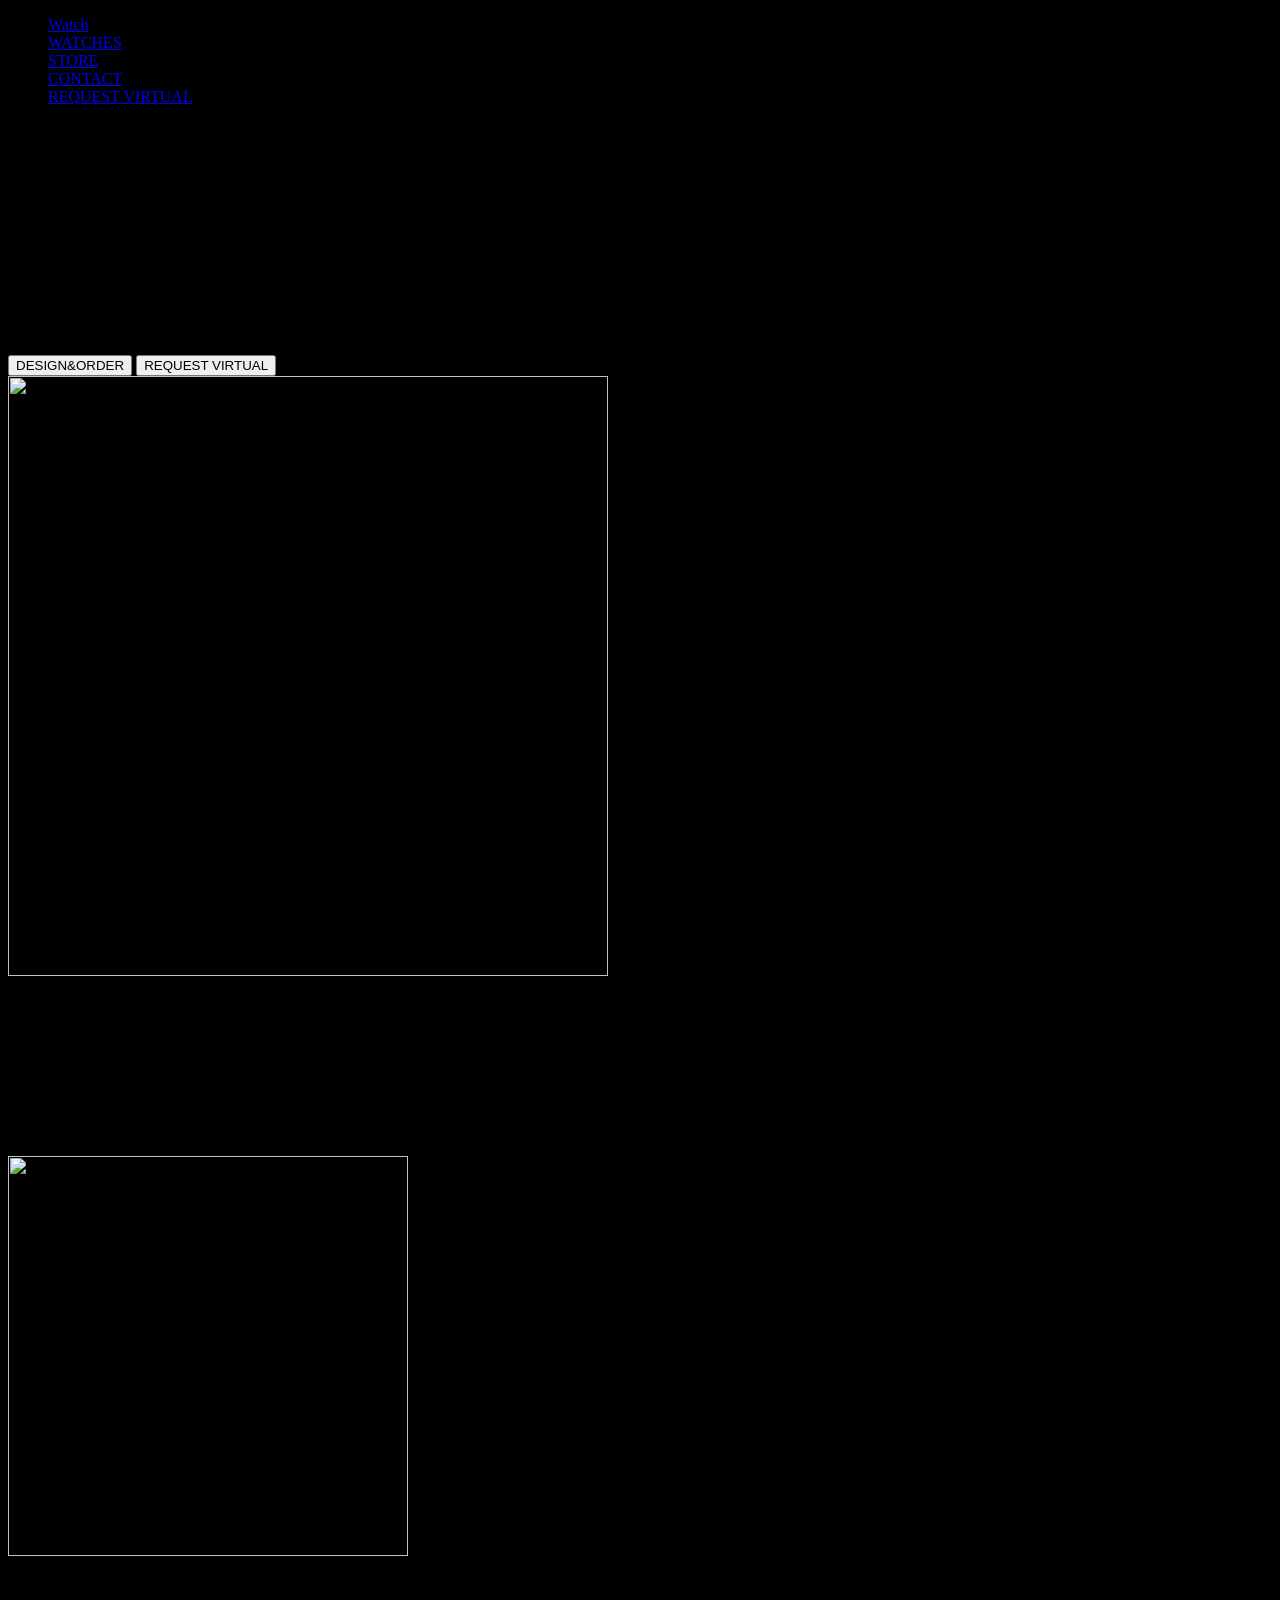
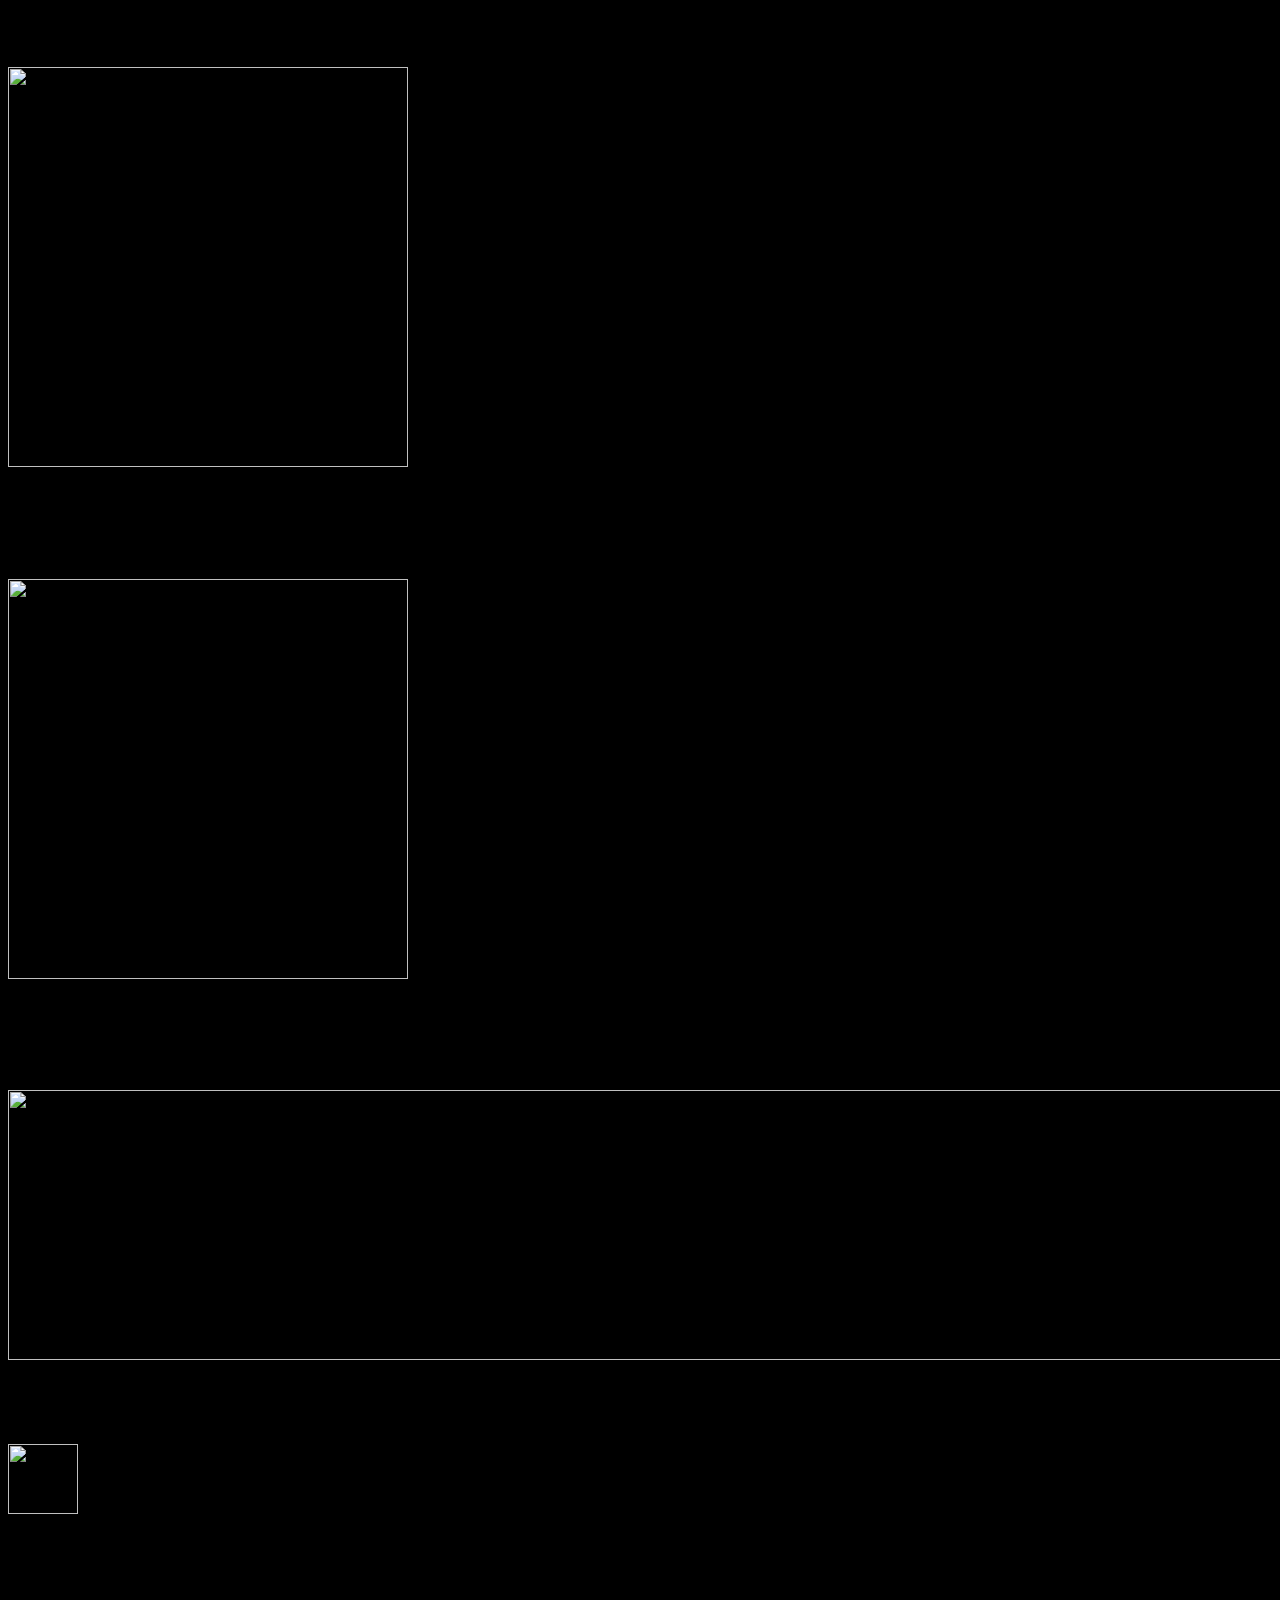
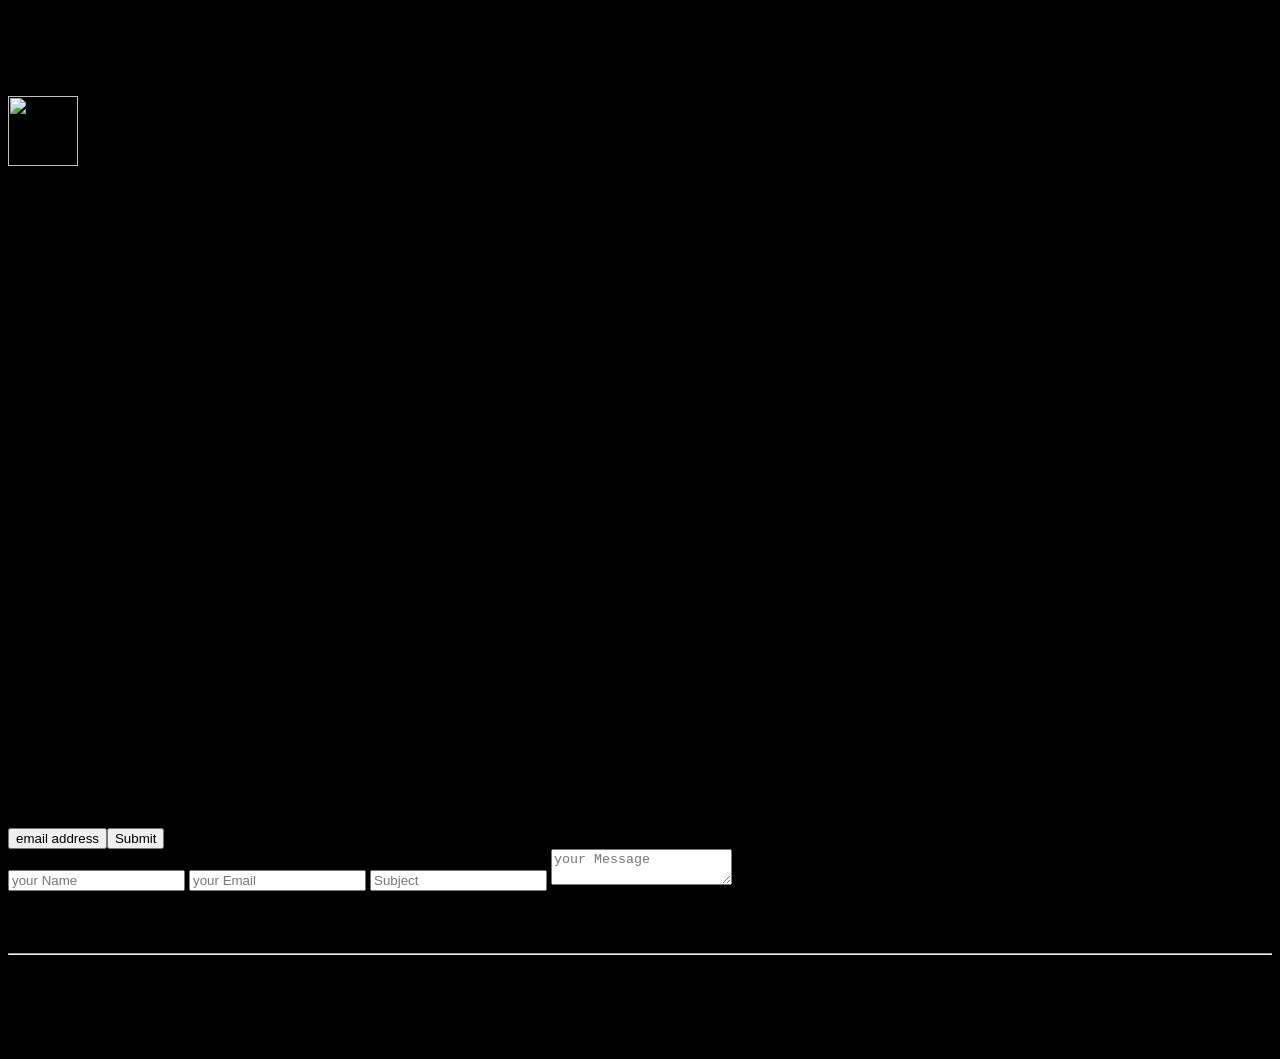
==== watch.html @ 7543e090 "watchhtml" ====
<!DOCTYPE html>
<html lang="en">
<head>
    <meta charset="UTF-8">
    <meta name="viewport" content="width=device-width, initial-scale=1.0">
    <link rel="stylesheet" href="https://cdnjs.cloudflare.com/ajax/libs/font-awesome/6.6.0/css/all.min.css" integrity="sha512-Kc323vGBEqzTmouAECnVceyQqyqdsSiqLQISBL29aUW4U/M7pSPA/gEUZQqv1cwx4OnYxTxve5UMg5GT6L4JJg==" crossorigin="anonymous" referrerpolicy="no-referrer" />
    <link rel="stylesheet" href="https://cdnjs.cloudflare.com/ajax/libs/font-awesome/6.6.0/css/all.min.css" integrity="sha512-Kc323vGBEqzTmouAECnVceyQqyqdsSiqLQISBL29aUW4U/M7pSPA/gEUZQqv1cwx4OnYxTxve5UMg5GT6L4JJg==" crossorigin="anonymous" referrerpolicy="no-referrer" />
    <link rel="stylesheet" href="https://cdnjs.cloudflare.com/ajax/libs/font-awesome/6.6.0/css/all.min.css" integrity="sha512-Kc323vGBEqzTmouAECnVceyQqyqdsSiqLQISBL29aUW4U/M7pSPA/gEUZQqv1cwx4OnYxTxve5UMg5GT6L4JJg==" crossorigin="anonymous" referrerpolicy="no-referrer" />
    <link rel="stylesheet" href="https://cdnjs.cloudflare.com/ajax/libs/font-awesome/6.6.0/css/all.min.css" integrity="sha512-Kc323vGBEqzTmouAECnVceyQqyqdsSiqLQISBL29aUW4U/M7pSPA/gEUZQqv1cwx4OnYxTxve5UMg5GT6L4JJg==" crossorigin="anonymous" referrerpolicy="no-referrer" />
    <link rel="stylesheet" href="https://cdnjs.cloudflare.com/ajax/libs/font-awesome/6.6.0/css/all.min.css" integrity="sha512-Kc323vGBEqzTmouAECnVceyQqyqdsSiqLQISBL29aUW4U/M7pSPA/gEUZQqv1cwx4OnYxTxve5UMg5GT6L4JJg==" crossorigin="anonymous" referrerpolicy="no-referrer" />
    <link rel="stylesheet" href="https://cdnjs.cloudflare.com/ajax/libs/font-awesome/6.6.0/css/all.min.css" integrity="sha512-Kc323vGBEqzTmouAECnVceyQqyqdsSiqLQISBL29aUW4U/M7pSPA/gEUZQqv1cwx4OnYxTxve5UMg5GT6L4JJg==" crossorigin="anonymous" referrerpolicy="no-referrer" />
    <link rel="stylesheet" href="https://cdnjs.cloudflare.com/ajax/libs/font-awesome/6.6.0/css/all.min.css" integrity="sha512-Kc323vGBEqzTmouAECnVceyQqyqdsSiqLQISBL29aUW4U/M7pSPA/gEUZQqv1cwx4OnYxTxve5UMg5GT6L4JJg==" crossorigin="anonymous" referrerpolicy="no-referrer" />
    <link rel="stylesheet" href="watch.css">
    <title>Document</title>
<style>
body{
background-color: black;
} 
</style>
</head>
<body>
<header class="hero">
<div class="navbar">
<nav>
<ul>
<li><a href="#">Watch</a></li>
<li><a href="#coll" class="brown">WATCHES</a></li>
<li><a href="#STORE" class="grey">STORE</a></li>
<li><a href="#us" class="grey">CONTACT</a></li>
<li><a href="#hero" class="grey">REQUEST VIRTUAL</a></li>
</ul>
</nav>
<div class="icon">
<i class="fa-solid fa-phone-volume"></i>
</div>
<div class="number">
1(800)8626772
</div>
</div>
<div class="content">
<div class="watch">
<h1>CUSTOM WATCHES</h1>
<h1>FOR ANY</h1>
<h1>OCCASION</h1>
<button class="design">DESIGN&ORDER</button>
<button class="request">REQUEST VIRTUAL</button>
</div>
</div>
</header>
<div class="unplash">
<div>
<img src="/fatemeh-zakeri-L_6OdCI8jSA-unsplash.jpg" width="600px" height="600px">
</div>
<div class="img">
<div class="arrowright">
<i class="fa-solid fa-arrow-left"></i>
<i class="fa-solid fa-arrow-right"></i>
</div>
<section class="store-section" id="STORE">
<div class="our">
OUR STORE
</div>
</section>
<div class="Memphis">
<p>
Memphis clinched a spot in the play-in tournament with the victory, but
the fight for seeding continues. The race for the No.8 spot in the West--and the 
safety net of having to win just one of two games to make the playoffs-- could come 
down to the regular seasons final day, when Memphis and Golden state meet.
The good thing for the Grizzlies is they dont have to leave home untill 
that matchup as they have games against Dallas and two against Sacramento
before the finale.
</p>
</div>    
</div>
</div>
<section class="watch-section" id="coll">
<div class="coll">
COLLECTIONS
</div>
</section>
<div class="latest">
<div class="lat">
LATEST
</div>
POPULAR
</div>
<div class="box">
<div class="adr">
<img src="/pexels-alxs-1467188.jpg" width="400px" height="400px">
<h2>ADRIATICA ADR</h2>
<h3>$650.00</h3>
</div>
<div class="adr">
<img src="/pexels-maxavans-5058216.jpg" width="400px" height="400px">
<h2>SEIKO SNZGO7K1</h2>
<h3>$126.00</h3>
</div>
<div class="adr">
<img src="/pexels-nor-llorca-1258006-2494608.jpg" width="400px" height="400px">
<h2>ROAMER RM 220837</h2>
<h3>$250.00</h3>
</div>
</div>
<div class="screen">
<img src="/Screenshot (9).png" width="1300px" height="270px">
</div>
<div class="what">
<h1>WHAT CUSTOMERS ARE SAYING</h1>
</div>
<div class="that">
<div class="and">
<div class="nova">
<img src="/irina-rudnik-LgCtnlvfDU4-unsplash.jpg" width="70px" height="70px">
<h3>NIEK BOVE</h3>
</div>
<pre>
Nisi cumque in necessitatibus molestiae eaque

excepturi ab. Laboriosam ipsam voluptatem

voluptatibus labore quam nihil. Quasi occaecati quos

ratione quia aut molestiae velit et.
</pre>
</div>
<div class="or">
<div class="smith">
<img src="/stefan-stefancik-QXevDflbl8A-unsplash.jpg" width="70px" height="70px">
<h3>AINARA VERGARA</h3>
</div>
<pre>
Nisi cumque in necessitatibus molestiae eaque

excepturi ab. Laboriosam ipsam voluptatem 

voluptatibus labore quam nihil. Quasi occaecati quos

ratione quia aut molestiae velit et.
</pre>
</div>
</div>
<section class="contact-section" id="us">
<div class="us">
<h1>CONTACT US</h1>
</div>
</section>
<div class="watchsection">
<div class="wat">
<h2>WATCH</h2>
</div>
<div class="menu">
<h2>MENU</h2>
<ul>
<li><h3>SHIPPING</h3></li>
<li><h3>REFUNDS</h3></li>
<li><h3>HOW TO ORDER</h3></li>
<li><h3>HOW TO TRACK</h3></li>
<li><h3>SIZE GUIDES</h3></li>
</ul>
</div>
<div class="account">
<ul>
<li><h3>CONTACT US</h3></li>
<li><h3>MY ACCOUNT</h3></li>
</ul>   
</div>
<div class="sign">
<h2>SIGNUP FOR OUR LATEST NEWS</h2>
<button class="address">email address</button><button class="submit">Submit</button>
</div>
</div>
<div class="contact-box">
<div class="form">
<input type="text" class="input" placeholder="your Name">
<input type="email" class="input" placeholder="your Email">
<input type="" class="input" placeholder="Subject">
<textarea type="text" class=" text-input" placeholder="your Message"></textarea>
</div>
</div>
<br><br><br>
<hr>
<div class="icn">
<ul>
<li><i class="fa-brands fa-facebook"></i></li>
<li><i class="fa-brands fa-instagram"></i></li>
<li><i class="fa-brands fa-youtube"></i></li>
<li><i class="fa-brands fa-twitter"></i></li>
</ul>
</div>
</body>
</html>
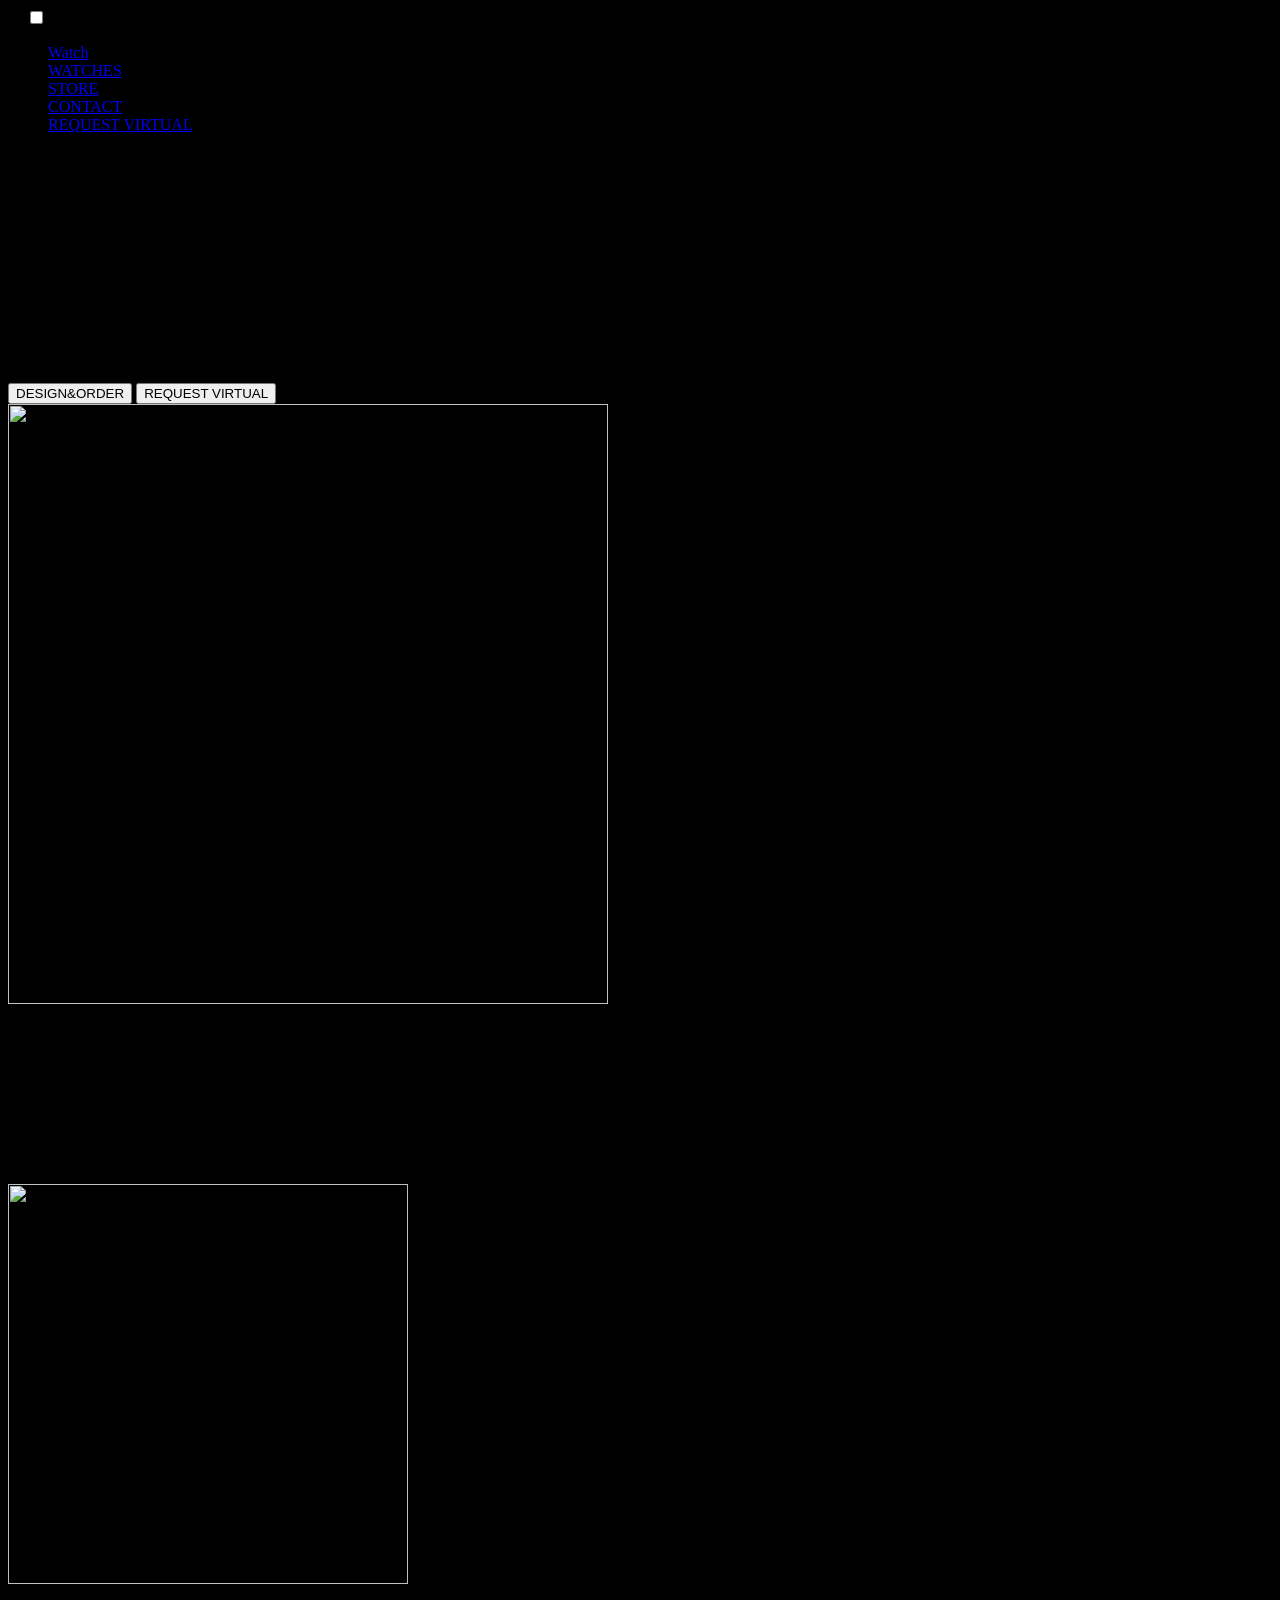
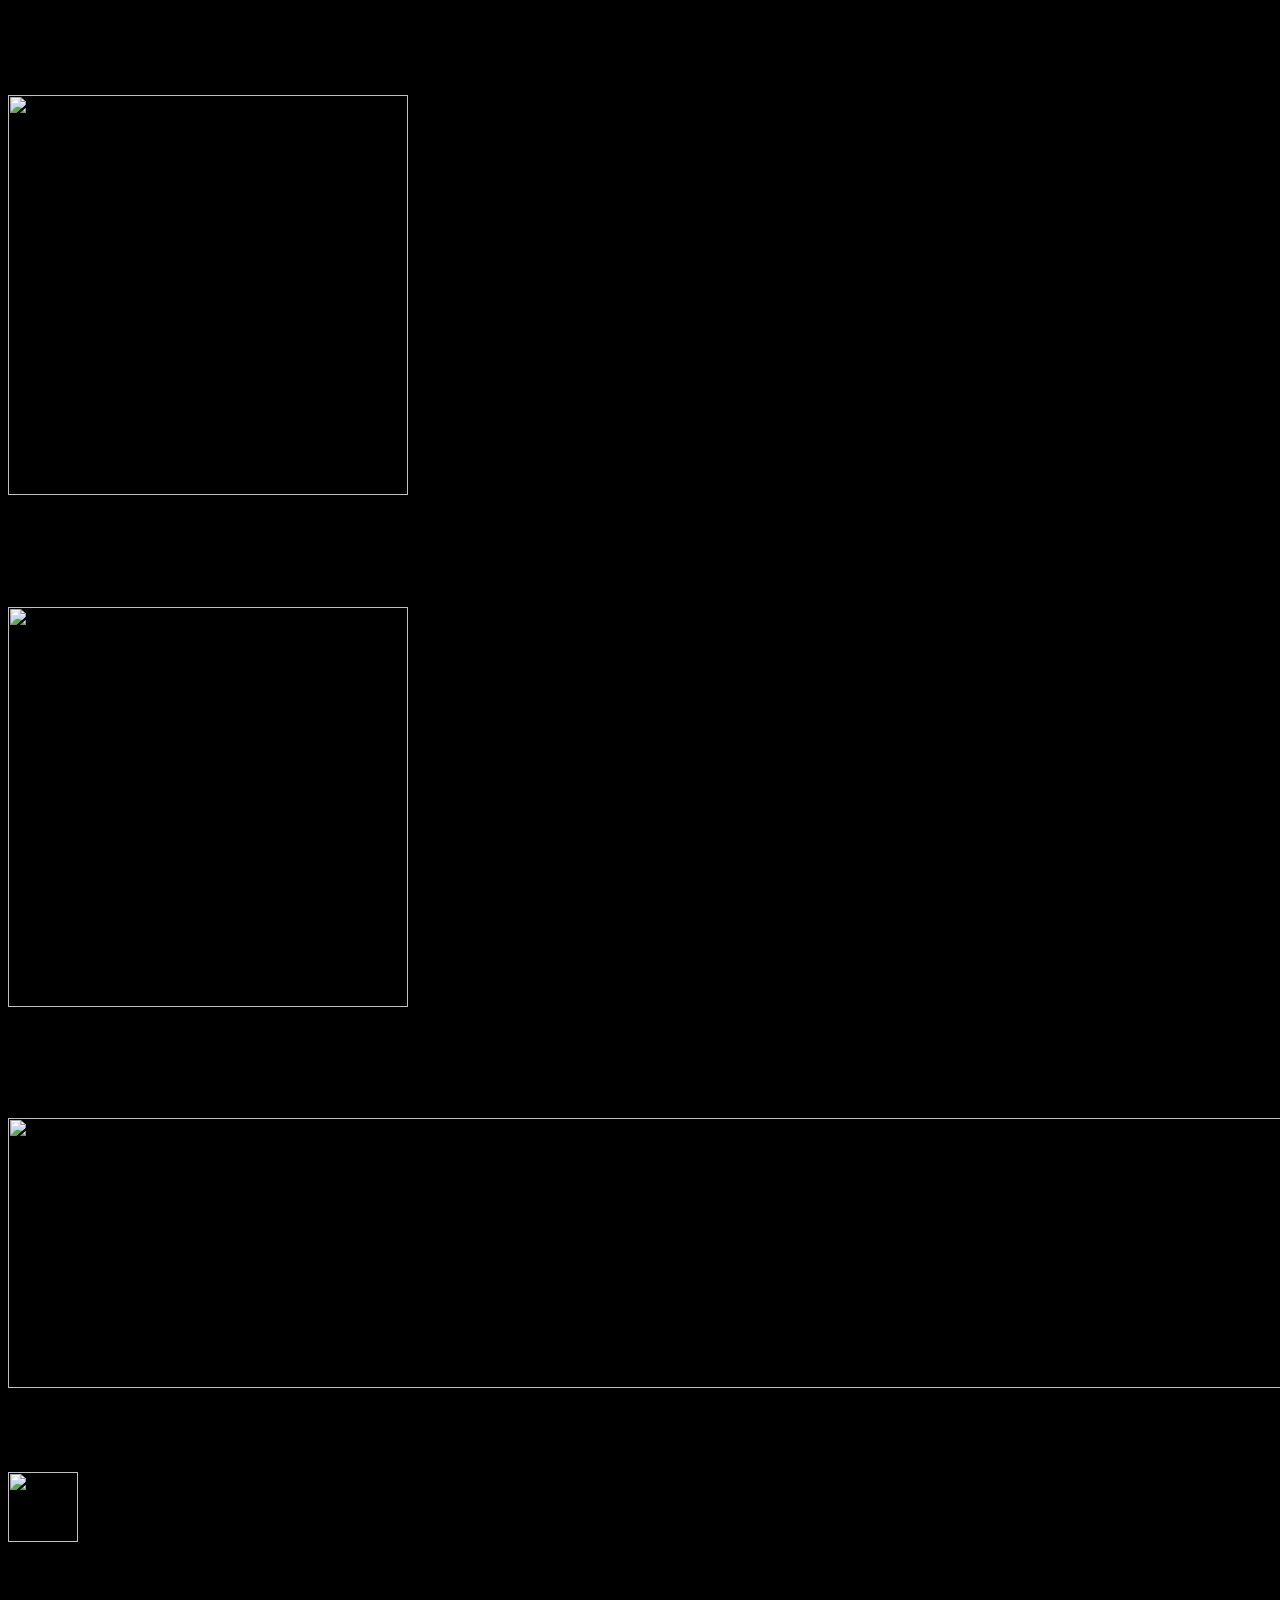
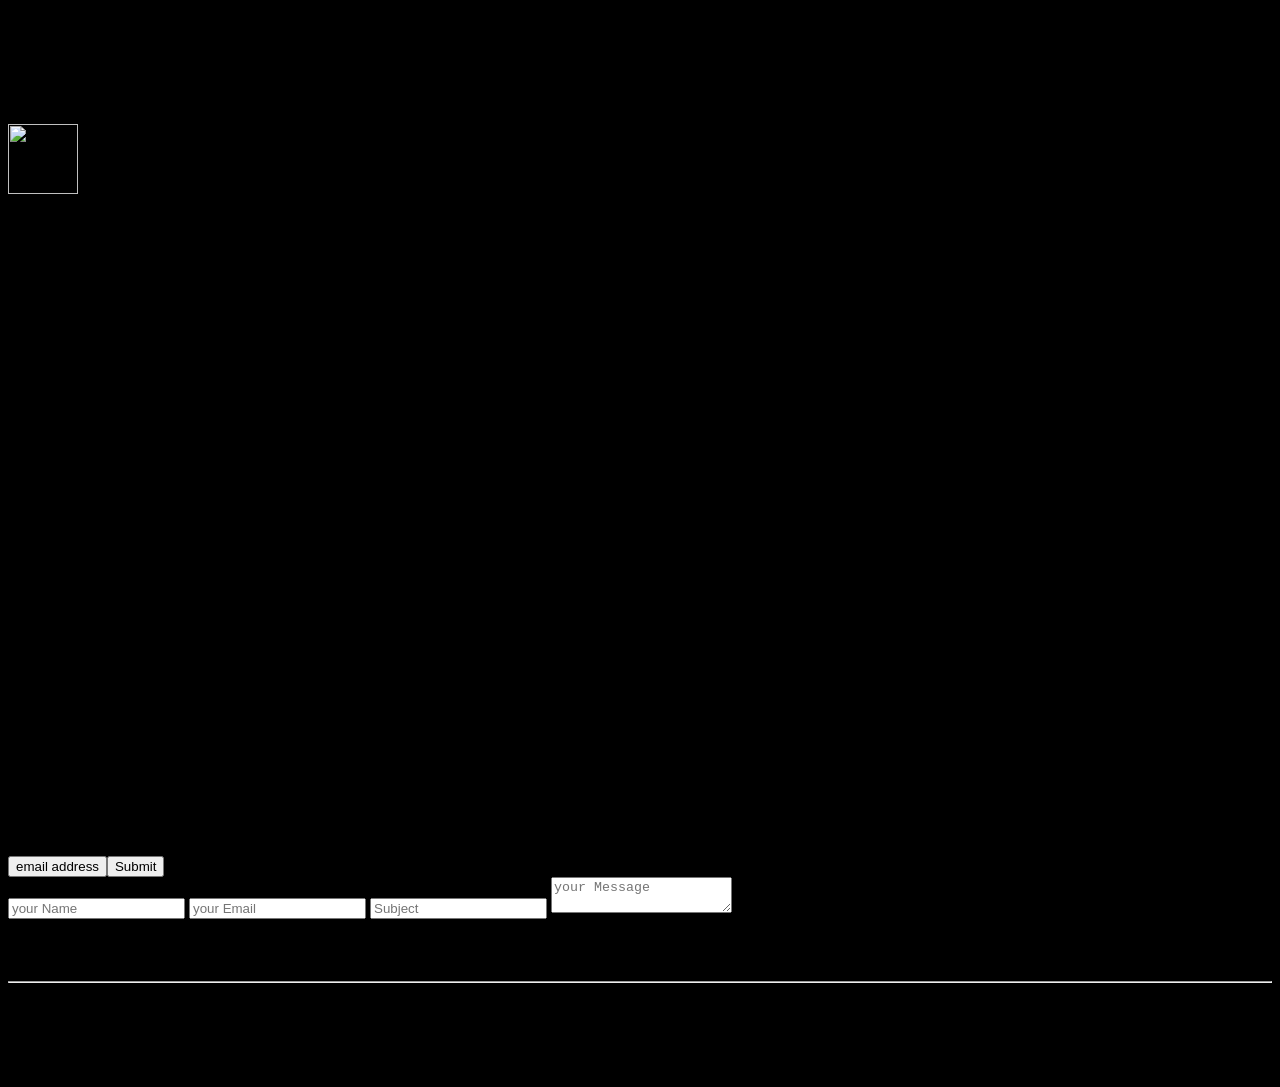
==== commit 91dee5b8: "watch html" ====
--- a/watch.html
+++ b/watch.html
@@ -3,6 +3,7 @@
 <head>
     <meta charset="UTF-8">
     <meta name="viewport" content="width=device-width, initial-scale=1.0">
+    <link rel="stylesheet" href="https://cdnjs.cloudflare.com/ajax/libs/font-awesome/6.6.0/css/all.min.css" integrity="sha512-Kc323vGBEqzTmouAECnVceyQqyqdsSiqLQISBL29aUW4U/M7pSPA/gEUZQqv1cwx4OnYxTxve5UMg5GT6L4JJg==" crossorigin="anonymous" referrerpolicy="no-referrer" />
     <link rel="stylesheet" href="https://cdnjs.cloudflare.com/ajax/libs/font-awesome/6.6.0/css/all.min.css" integrity="sha512-Kc323vGBEqzTmouAECnVceyQqyqdsSiqLQISBL29aUW4U/M7pSPA/gEUZQqv1cwx4OnYxTxve5UMg5GT6L4JJg==" crossorigin="anonymous" referrerpolicy="no-referrer" />
     <link rel="stylesheet" href="https://cdnjs.cloudflare.com/ajax/libs/font-awesome/6.6.0/css/all.min.css" integrity="sha512-Kc323vGBEqzTmouAECnVceyQqyqdsSiqLQISBL29aUW4U/M7pSPA/gEUZQqv1cwx4OnYxTxve5UMg5GT6L4JJg==" crossorigin="anonymous" referrerpolicy="no-referrer" />
     <link rel="stylesheet" href="https://cdnjs.cloudflare.com/ajax/libs/font-awesome/6.6.0/css/all.min.css" integrity="sha512-Kc323vGBEqzTmouAECnVceyQqyqdsSiqLQISBL29aUW4U/M7pSPA/gEUZQqv1cwx4OnYxTxve5UMg5GT6L4JJg==" crossorigin="anonymous" referrerpolicy="no-referrer" />
@@ -19,8 +20,11 @@
 </style>
 </head>
 <body>
+
 <header class="hero">
 <div class="navbar">
+    <label for="click"><i class="fa-solid fa-bars"></i></label>
+    <input type="checkbox" id="click">
 <nav>
 <ul>
 <li><a href="#">Watch</a></li>
@@ -35,6 +39,7 @@
 </div>
 <div class="number">
 1(800)8626772
+ 
 </div>
 </div>
 <div class="content">
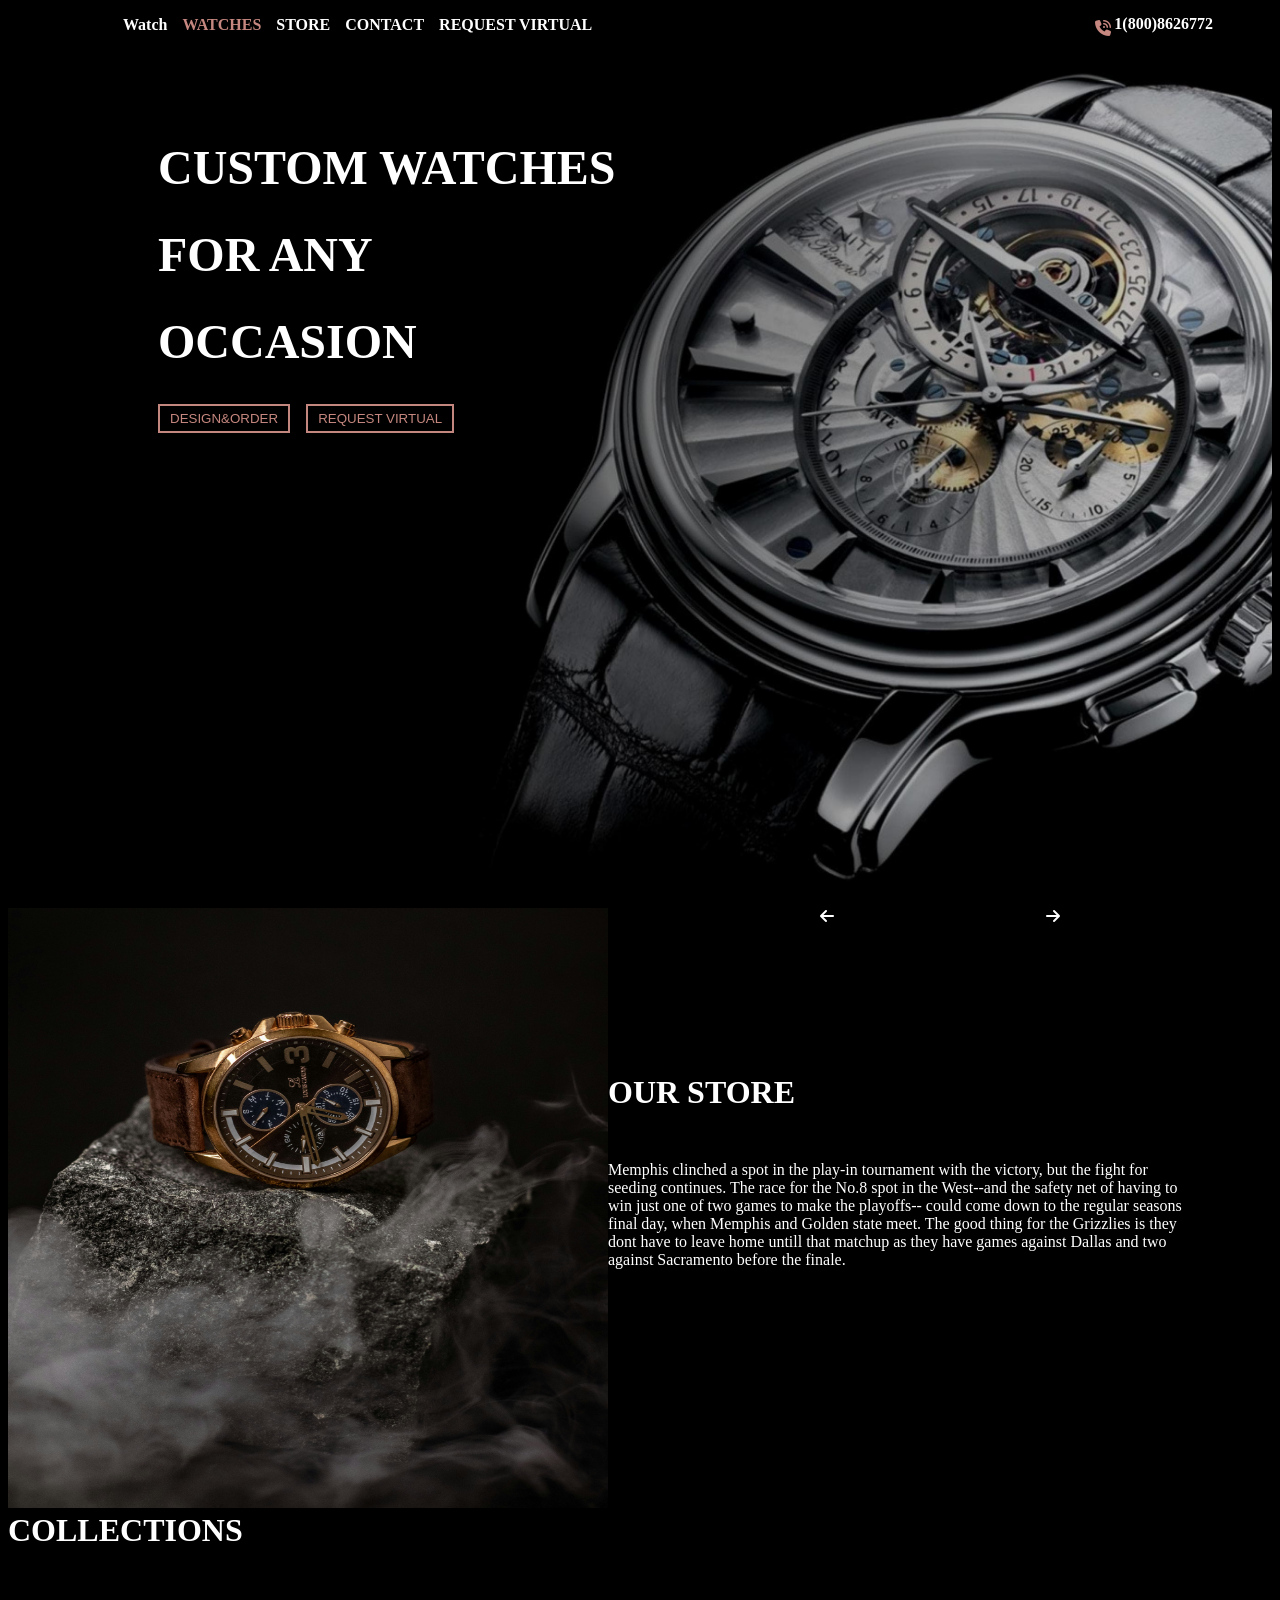
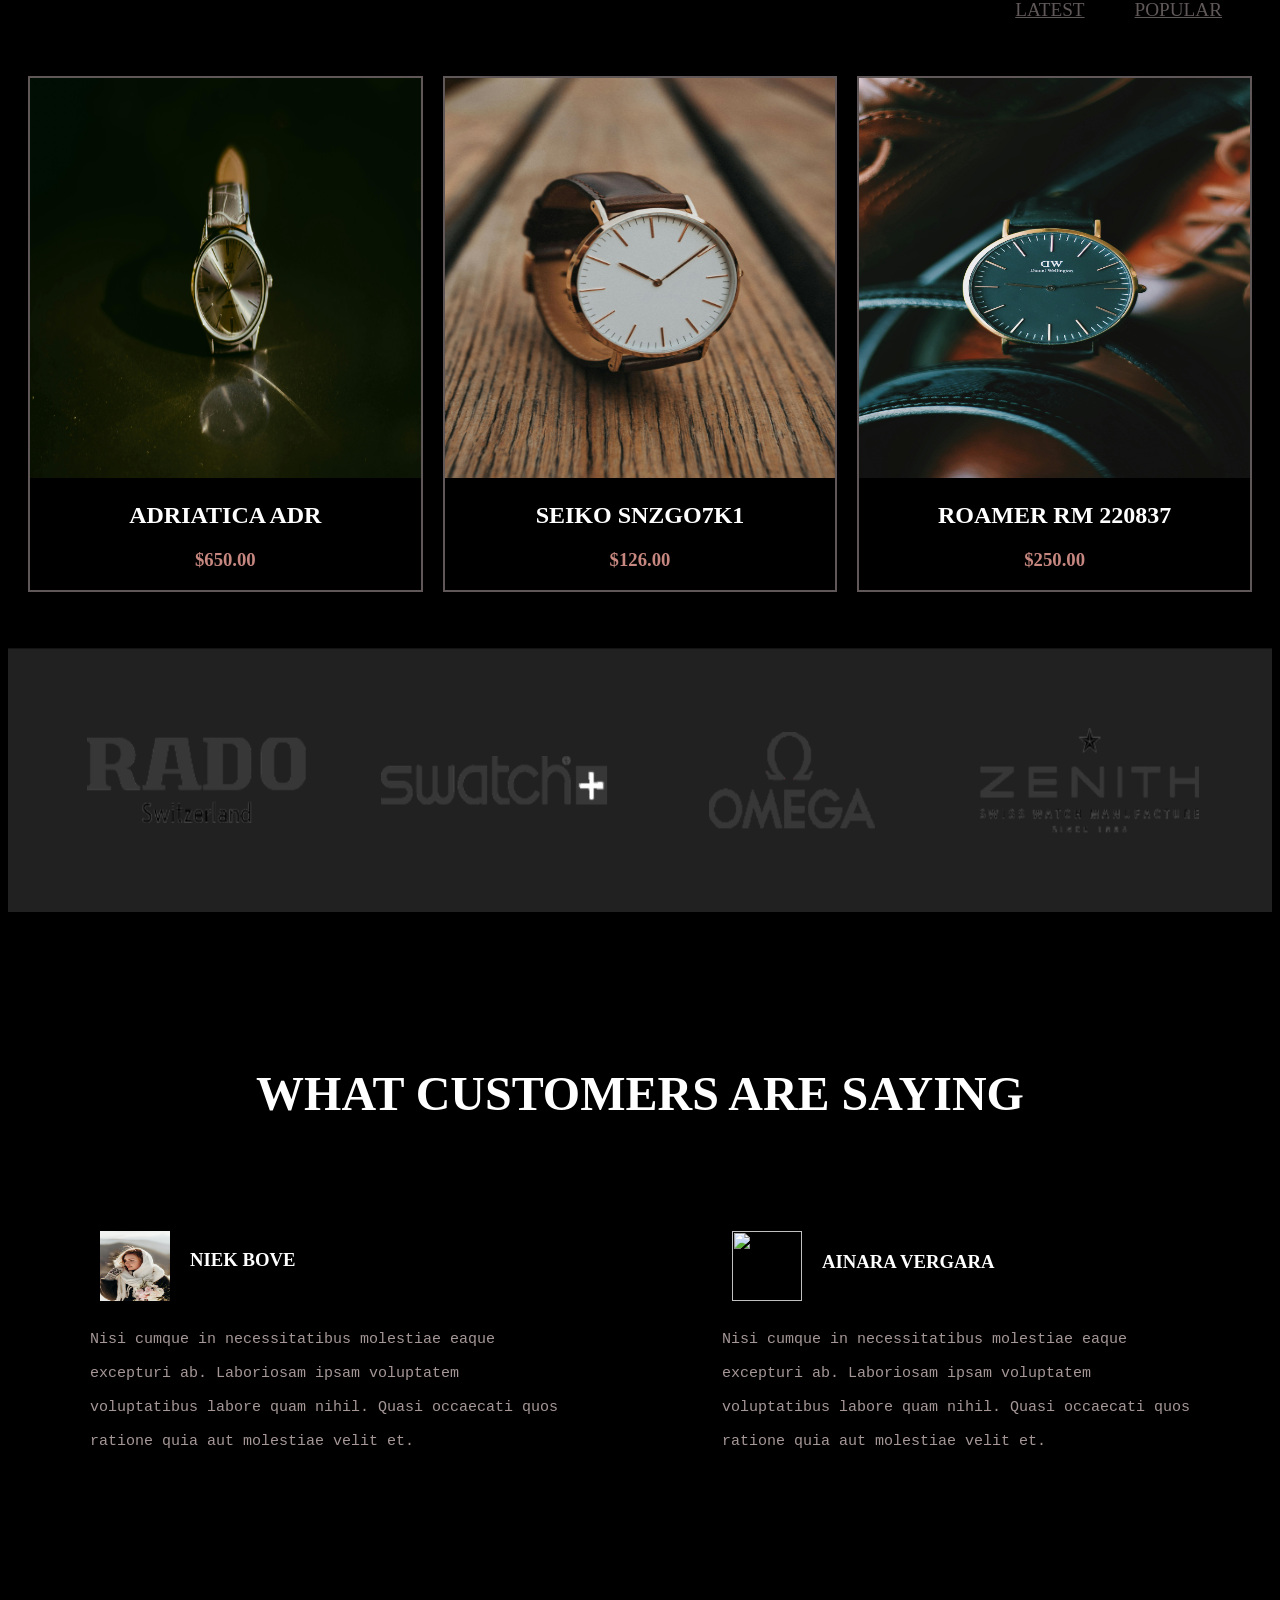
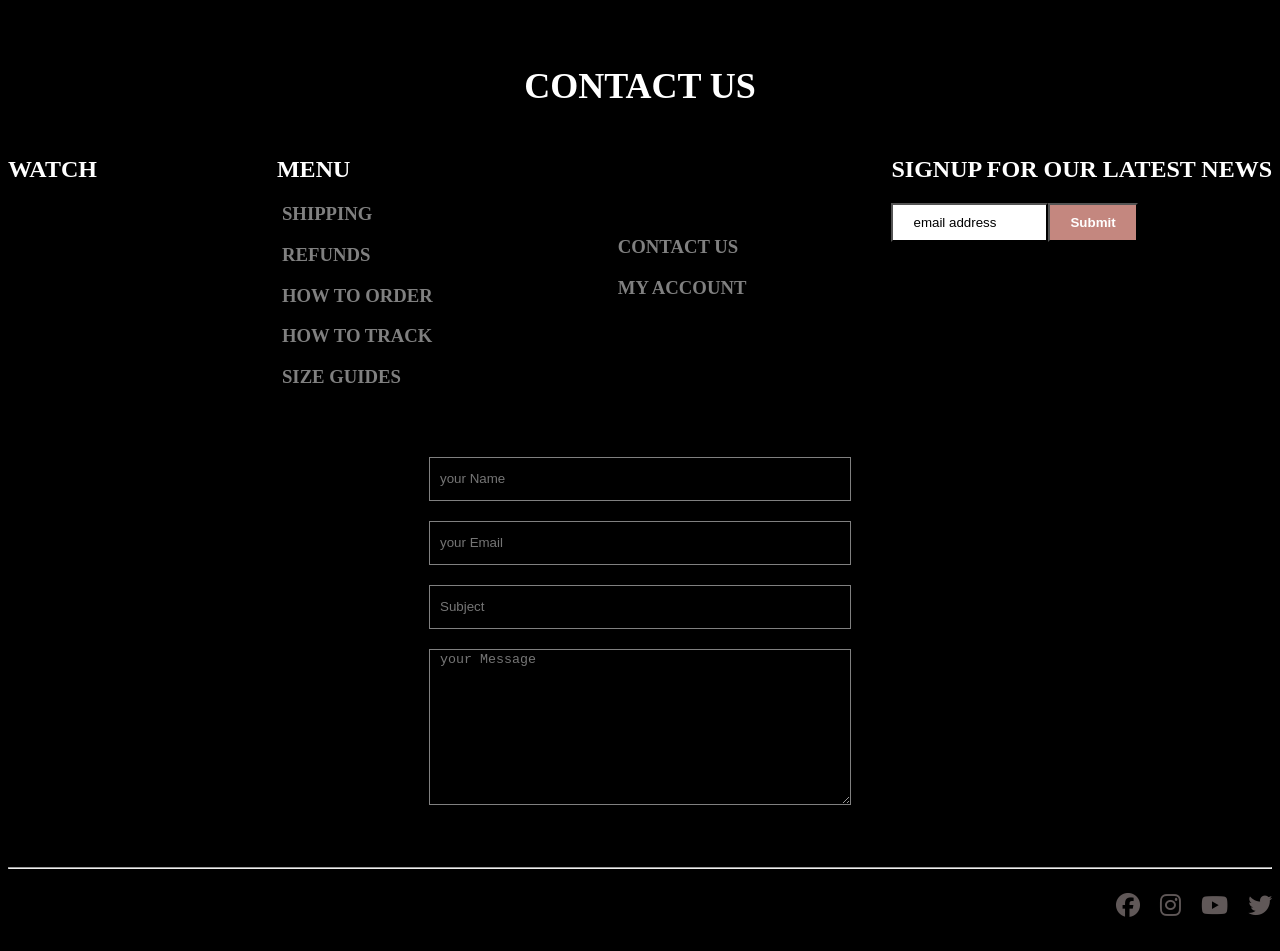
==== commit c8cec3e9: "watch" ====
--- a/watch.html
+++ b/watch.html
@@ -22,6 +22,7 @@
 <body>
 
 <header class="hero">
+    <section class="hero-section" id="hero">
 <div class="navbar">
     <label for="click"><i class="fa-solid fa-bars"></i></label>
     <input type="checkbox" id="click">
@@ -42,6 +43,7 @@
  
 </div>
 </div>
+</section>
 <div class="content">
 <div class="watch">
 <h1>CUSTOM WATCHES</h1>
@@ -54,7 +56,7 @@
 </header>
 <div class="unplash">
 <div>
-<img src="/fatemeh-zakeri-L_6OdCI8jSA-unsplash.jpg" width="600px" height="600px">
+<img src="/images/fatemeh-zakeri-L_6OdCI8jSA-unsplash.jpg" width="600px" height="600px">
 </div>
 <div class="img">
 <div class="arrowright">
@@ -92,23 +94,23 @@
 </div>
 <div class="box">
 <div class="adr">
-<img src="/pexels-alxs-1467188.jpg" width="400px" height="400px">
+<img src="/images/pexels-alxs-1467188.jpg" width="400px" height="400px">
 <h2>ADRIATICA ADR</h2>
 <h3>$650.00</h3>
 </div>
 <div class="adr">
-<img src="/pexels-maxavans-5058216.jpg" width="400px" height="400px">
+<img src="/images/pexels-maxavans-5058216.jpg" width="400px" height="400px">
 <h2>SEIKO SNZGO7K1</h2>
 <h3>$126.00</h3>
 </div>
 <div class="adr">
-<img src="/pexels-nor-llorca-1258006-2494608.jpg" width="400px" height="400px">
+<img src="/images/pexels-nor-llorca-1258006-2494608.jpg" width="400px" height="400px">
 <h2>ROAMER RM 220837</h2>
 <h3>$250.00</h3>
 </div>
 </div>
 <div class="screen">
-<img src="/Screenshot (9).png" width="1300px" height="270px">
+<img src="/images/Screenshot (9).png " width="1300px" height="270px">
 </div>
 <div class="what">
 <h1>WHAT CUSTOMERS ARE SAYING</h1>
@@ -116,7 +118,7 @@
 <div class="that">
 <div class="and">
 <div class="nova">
-<img src="/irina-rudnik-LgCtnlvfDU4-unsplash.jpg" width="70px" height="70px">
+<img src="/images/irina-rudnik-LgCtnlvfDU4-unsplash.jpg" width="70px" height="70px">
 <h3>NIEK BOVE</h3>
 </div>
 <pre>
@@ -131,7 +133,7 @@
 </div>
 <div class="or">
 <div class="smith">
-<img src="/stefan-stefancik-QXevDflbl8A-unsplash.jpg" width="70px" height="70px">
+<img src="/images/stefan-stefancik-QXevDflbl8A-unsplash.jpg" width="70px" height="70px">
 <h3>AINARA VERGARA</h3>
 </div>
 <pre>
--- a/watch.css
+++ b/watch.css
@@ -0,0 +1,438 @@
+.hero {
+  font-style: normal;
+  font-weight: bold;
+  height: 100vh;
+  background-image: url(/images/d2b2d6c3-e993-4629-9bb3-f762232a12db.jpg);
+  background-position: center center;
+  background-repeat: no-repeat;
+  background-size: cover;
+}
+.hero .navbar {
+  display: flex;
+  flex-direction: row;
+  justify-content: space-between;
+  background-color: rgba(0, 0, 0, 0.4);
+  color: white;
+  height: 80px;
+  width: 100%;
+  position: fixed;
+  top: 0;
+}
+.hero .navbar nav ul {
+  display: flex;
+  justify-content: center;
+  gap: 15px;
+  margin-left: 75px;
+  list-style: none;
+}
+.hero .navbar nav ul li a {
+  text-decoration: none;
+  color: white;
+}
+.hero .navbar nav ul li .brown {
+  color: rgba(220, 151, 142, 0.895);
+}
+.hero .navbar nav ul li .grey:hover {
+  color: grey;
+}
+ .icon {
+  margin-left: 500px;
+  margin-top: 20px;
+  color: rgba(220, 151, 142, 0.895);
+} 
+.number {
+  margin-right: 75px;
+  margin-top: 15px;
+}
+
+.content {
+  display: flex;
+  flex-direction: row;
+  width: 100%;
+  height: 100%;
+  text-align: center;
+}
+.content .watch {
+  color: white;
+  margin-left: 150px;
+  margin-top: 100px;
+  text-align: justify;
+  font-size: x-large;
+}
+.design {
+  gap: 20px;
+  border: solid;
+  border-width: 2px;
+  border-color: rgba(220, 151, 142, 0.895);
+  background-color: black;
+  color: rgba(220, 151, 142, 0.895);
+  padding-top: 5px;
+  padding-bottom: 5px;
+  padding-right: 10px;
+  padding-left: 10px;
+  margin-right: 10px;
+}
+.request {
+  border: solid;
+  border-width: 2px;
+  border-color: rgba(220, 151, 142, 0.895);
+  background-color: black;
+  color: rgba(220, 151, 142, 0.895);
+  padding-top: 5px;
+  padding-bottom: 5px;
+  padding-right: 10px;
+  padding-left: 10px;
+}
+.design:hover {
+  background-color: rgba(220, 151, 142, 0.895);
+  color: white;
+}
+.request:hover {
+  background-color: rgba(220, 151, 142, 0.895);
+  color: white;
+}
+.unplash {
+  display: flex;
+  flex-direction: row;
+}
+.img {
+  display: flex;
+  flex-direction: column;
+}
+
+.arrowright {
+  color: white;
+  text-align: end;
+  display: flex;
+  justify-content: space-evenly;
+}
+
+.our {
+  color: white;
+  font-size: xx-large;
+  font-weight: bold;
+  margin-top: 150px;
+}
+.unplash p {
+  color: white;
+  margin-top: 50px;
+  margin-right: 80px;
+  row-gap: 30px;
+}
+.coll {
+  color: white;
+  font-weight: bold;
+  font-size: xx-large;
+}
+.latest {
+  display: flex;
+  flex-direction: row;
+  justify-content: end;
+  color: rgb(96, 88, 88);
+  font-size: larger;
+  margin: 50px;
+  text-decoration: underline;
+}
+.lat {
+  margin-right: 50px;
+  padding-bottom: 5px;
+}
+.box {
+  display: grid;
+  grid-template-columns: 1fr 1fr 1fr;
+  gap: 20px;
+  margin-left: 20px;
+  margin-right: 20px;
+}
+.adr {
+  border: solid;
+  border-color: rgb(96, 88, 88);
+  border-width: 2px;
+  color: white;
+  text-align: center;
+}
+.adr h3 {
+  color: rgba(220, 151, 142, 0.895);
+}
+.screen {
+  margin-top: 50px;
+}
+.screen img {
+  width: 100%;
+}
+.what {
+  color: white;
+  text-align: center;
+  font-size: x-large;
+  font-weight: bold;
+  margin-top: 150px;
+}
+.that {
+  display: flex;
+  justify-content: space-around;
+  margin-top: 100px;
+}
+.nova {
+  color: white;
+  display: flex;
+  flex-direction: row;
+  margin: 10px;
+}
+.nova h3 {
+  margin-left: 20px;
+}
+.smith {
+  color: white;
+  display: flex;
+  flex-direction: row;
+  margin: 10px;
+}
+.smith h3 {
+  margin: 20px;
+}
+.and pre {
+  color: rgb(166, 151, 151);
+  display: flex;
+  flex-direction: column;
+  margin-top: 30px;
+  font-size: 15px;
+}
+.or pre {
+  color: rgb(166, 151, 151);
+  display: flex;
+  flex-direction: column;
+  margin-top: 30px;
+  font-size: 15px;
+}
+.us {
+  color: white;
+  font-size: x-large;
+  font-weight: 900;
+  text-align: center;
+  margin-top: 200px;
+}
+.form{
+  width: 100%;
+}
+.your {
+  display: flex;
+  justify-content: center;
+  gap: 20px;
+}
+.name h3 {
+  color: white;
+  border: solid;
+  border-width: 2px;
+  border-color: rgb(166, 151, 151);
+  width: 200px;
+  height: 30px;
+  padding-top: 5px;
+}
+.email h3 {
+  color: white;
+  border: solid;
+  border-width: 2px;
+  border-color: rgb(166, 151, 151);
+  width: 200px;
+  height: 30px;
+  padding-top: 5px;
+}
+.sub{
+  display:flex;
+  justify-content: space-evenly;
+  flex-direction: column;
+
+}
+.subject h3 {
+  color: white;
+  border: solid;
+  border-width: 2px;
+  border-color: rgb(166, 151, 151);
+  width: 650px;
+  height: 30px;
+  padding-top: 5px; 
+}
+.message h3 {
+  color: white;
+  border: solid;
+  border-width: 2px;
+  border-color: rgb(166, 151, 151);
+  width: 650px;
+  height: 300px;
+  padding-top: 5px;
+}
+.button {
+  color: white;
+  background-color: rgba(220, 151, 142, 0.895);
+  text-align: center;
+  border: solid;
+  border-radius: 20px;
+  padding-top: 10px;
+  padding-bottom: 10px;
+  padding-right: 20px;
+  padding-left: 20px;
+  margin-left: 600px;
+}
+.icn {
+  color: rgb(96, 88, 88);
+  font-size: 24px;
+}
+.icn ul{
+  display: flex;
+  justify-content: end;
+  list-style: none;
+  gap:20px ;
+}
+.adr img{
+width: 100%;
+}
+.watchsection{
+  width:100%;
+  display:flex;
+  justify-content: space-between;
+  color:white;
+}
+.watchsection .menu ul{
+  list-style: none;
+  color: grey;
+
+}
+.menu h2{
+  margin-left: 35px;
+}
+.watchsection .account ul{
+color: grey;
+list-style: none;
+margin-top: 100px;
+}
+.watchsection .address{
+  background-color: white;
+  color: black;
+  padding:10px 50px 10px 20px;
+  }
+.watchsection .submit{
+background-color:rgba(220, 151, 142, 0.895); 
+color: white;
+font-weight: 600;
+padding:10px 20px 10px 20px ;
+}
+.form{
+margin-top: 30px;
+display: flex;
+flex-direction: column;
+align-items: center;
+  }
+.input{
+background-color: black;
+color: white;
+width:400px;
+height:40px;
+margin-top: 20px;
+padding-left: 10px;
+border:1px solid;
+border-color: grey;
+padding-right: 10px;
+}
+.text-input{
+ background-color: black;
+ color: white;
+width:400px;
+ height:150px;
+margin-top: 20px;
+padding-left: 10px;
+border:1px solid;
+border-color: grey;
+padding-right: 10px;
+ }
+#click{
+  display: none;
+}
+label{
+  display: none;
+  cursor: pointer;
+  margin-right: 0px;
+  color: bisque;
+}
+@media screen and (max-width: 768px) {
+
+body {
+background-color: black;
+}
+label {
+display:block;
+position: absolute;
+top: 20px;
+right: 10px;
+font-size: 20px;
+color:bisque;
+z-index: 100;
+}
+
+.hero .navbar nav ul {
+flex-direction: column;
+position: absolute;
+top:0;
+left: 0px;
+display:none; 
+background-color: black;
+width: 100%;
+height: 150px;
+ } 
+ #click:checked ~ nav ul {
+ display:flex;
+}
+.box{
+grid-template-columns: 1fr;
+ align-items: center;
+} 
+.unplash{
+flex-direction: column;
+ align-items: center;
+}
+.that{
+flex-direction: column;
+align-items: center;
+}
+.watchsection{
+flex-direction: column;
+align-items: center;
+}
+}
+@media screen and (max-width:425px){
+body{
+ background-color: black;
+}
+label {
+ display:block;
+margin-left: 30px;
+}
+nav ul  {
+flex-direction: column;
+position: absolute;
+top:0;
+left: 0px;
+display:none; 
+ background-color: black;
+width: 100%;
+height: 150px;
+} 
+#click:checked ~ nav ul {
+display:block;
+}
+.box{
+ grid-template-columns: 1fr;
+ align-items: center;
+ } 
+.unplash{
+flex-direction: column;
+ align-items: center;
+}
+.that{
+flex-direction: column;
+align-items: center;
+}
+.watchsection{
+ flex-direction: column;
+align-items: center;
+}
+} 
